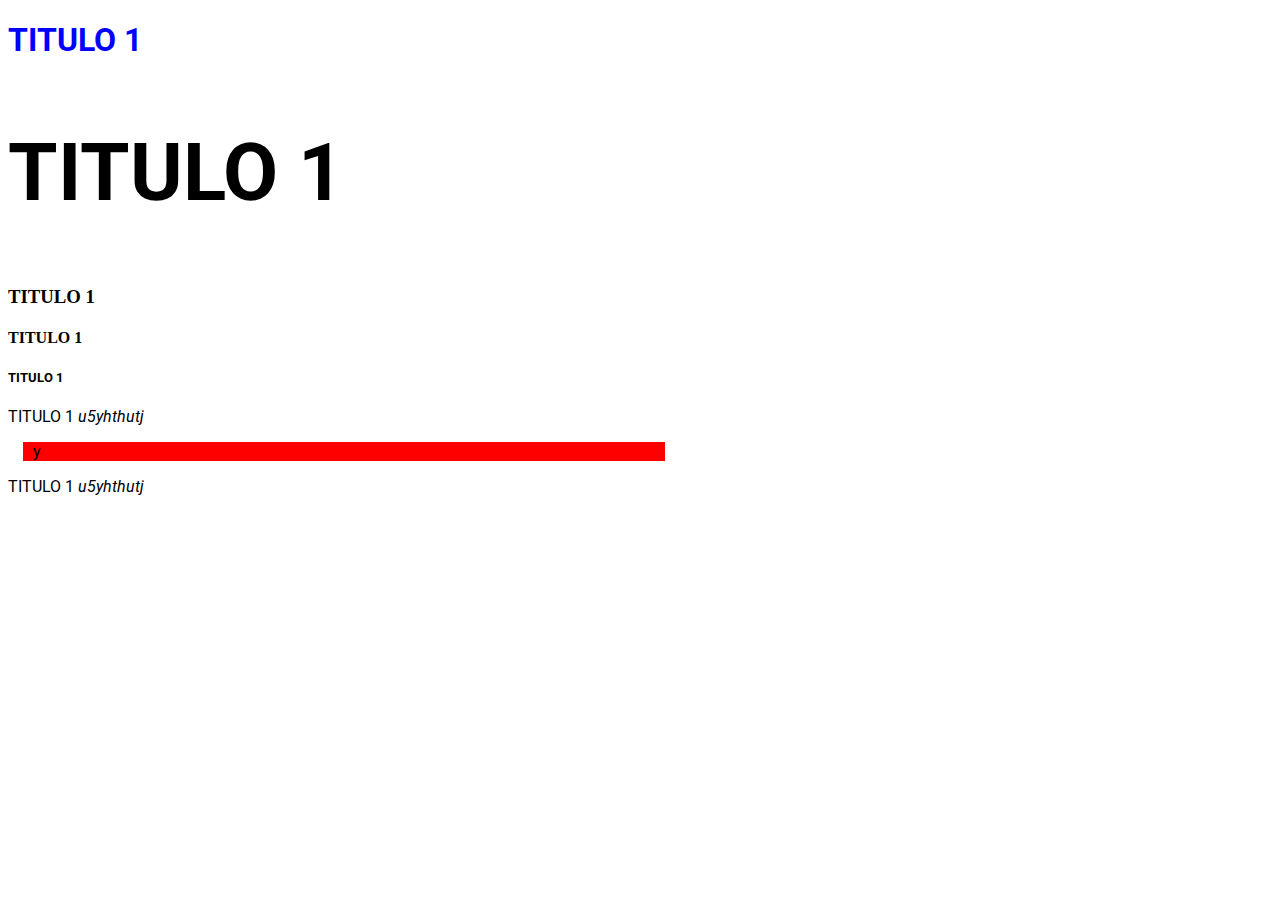
==== index.html @ 406a3ba3 "testing" ====
<!DOCTYPE html>
<html lang="en">
<head>
    <meta charset="UTF-8">
    <title>Elisa Tavares</title>
    <meta name="description" content="Elisa Tavares Website">
    <meta name="author" content="Elisa Tavares">

    <meta name="og:title" content="Elisa Tavares">
    <meta name="og:type" content="profile">
    <meta name="og:image" content=""> <!-- TO-DO: imagem online  -->
    <meta name="og:image:alt" content=""> <!-- TO-DO: imagem online  -->
    <meta name="og:description" content="Elisa Tavares Website">

    <link rel="stylesheet" href="https://cdnjs.cloudflare.com/ajax/libs/font-awesome/4.7.0/css/font-awesome.min.css">
    <link rel="stylesheet" href="https://maxcdn.bootstrapcdn.com/bootstrap/4.0.0-alpha.6/css/bootstrap.min.css" integrity="sha384-rwoIResjU2yc3z8GV/NPeZWAv56rSmLldC3R/AZzGRnGxQQKnKkoFVhFQhNUwEyJ" crossorigin="anonymous">
    <link href="https://fonts.googleapis.com/css?family=Roboto" rel="stylesheet">

    <link href="css/style.css" rel="stylesheet">
</head>
<body>

<h1>TITULO 1</h1>
<h2 id="teste">TITULO 1</h2> <!-- NOTA: só para 1 elemento específico; # -->
<h3 class="teste2">TITULO 1</h3>
<h4 class="teste2">TITULO 1</h4>
<h5>TITULO 1</h5>
<p>TITULO 1 <i>u5yhthutj</i></p>

<div>y</div>
<p>TITULO 1 <i>u5yhthutj</i></p>
</body>
</html>
---- css/style.css ----
body{
    font-family: 'Roboto', sans-serif;
}
h1{
    color: blue;
}

#teste{
    font-size:5em;
}

.teste2{
    font-family: "Times New Roman", Times, serif;
}

div{
    background:red;
    width:50%;
    margin-left:15px;
    padding-left:10px;
}
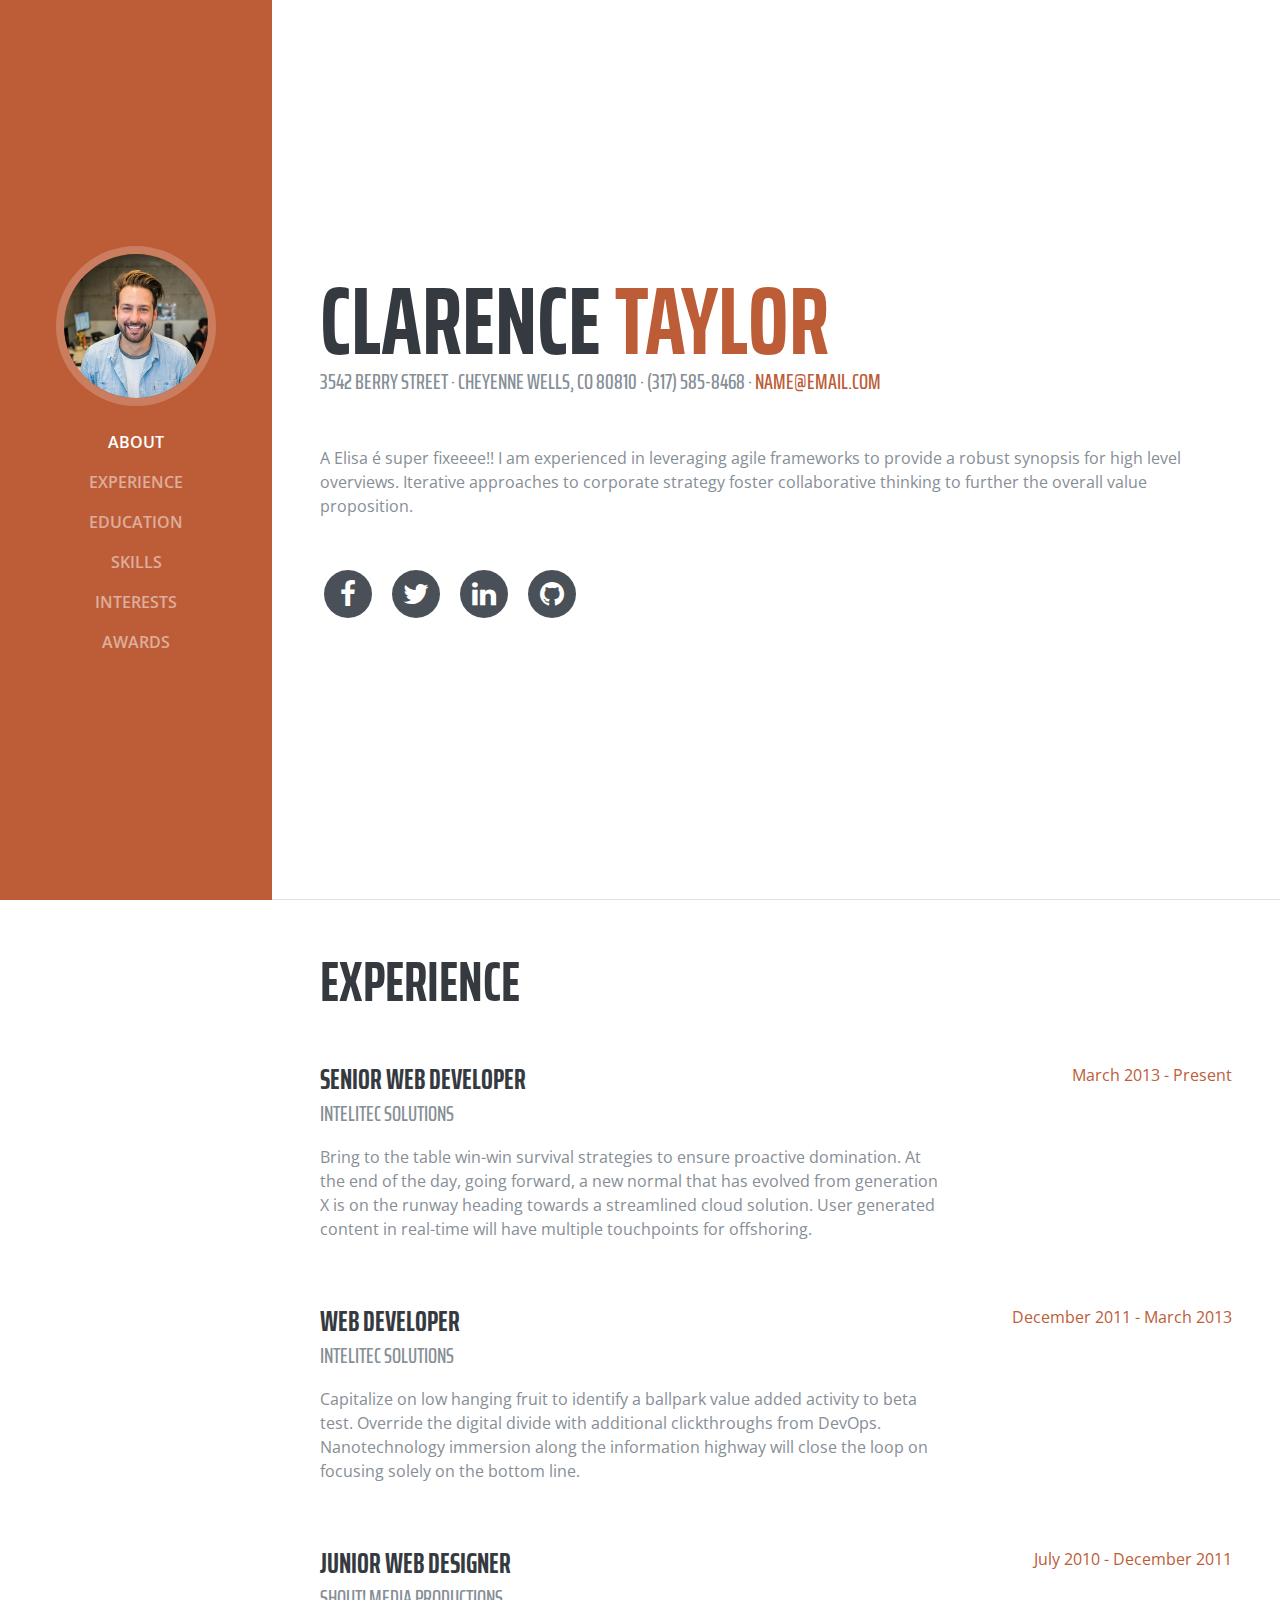
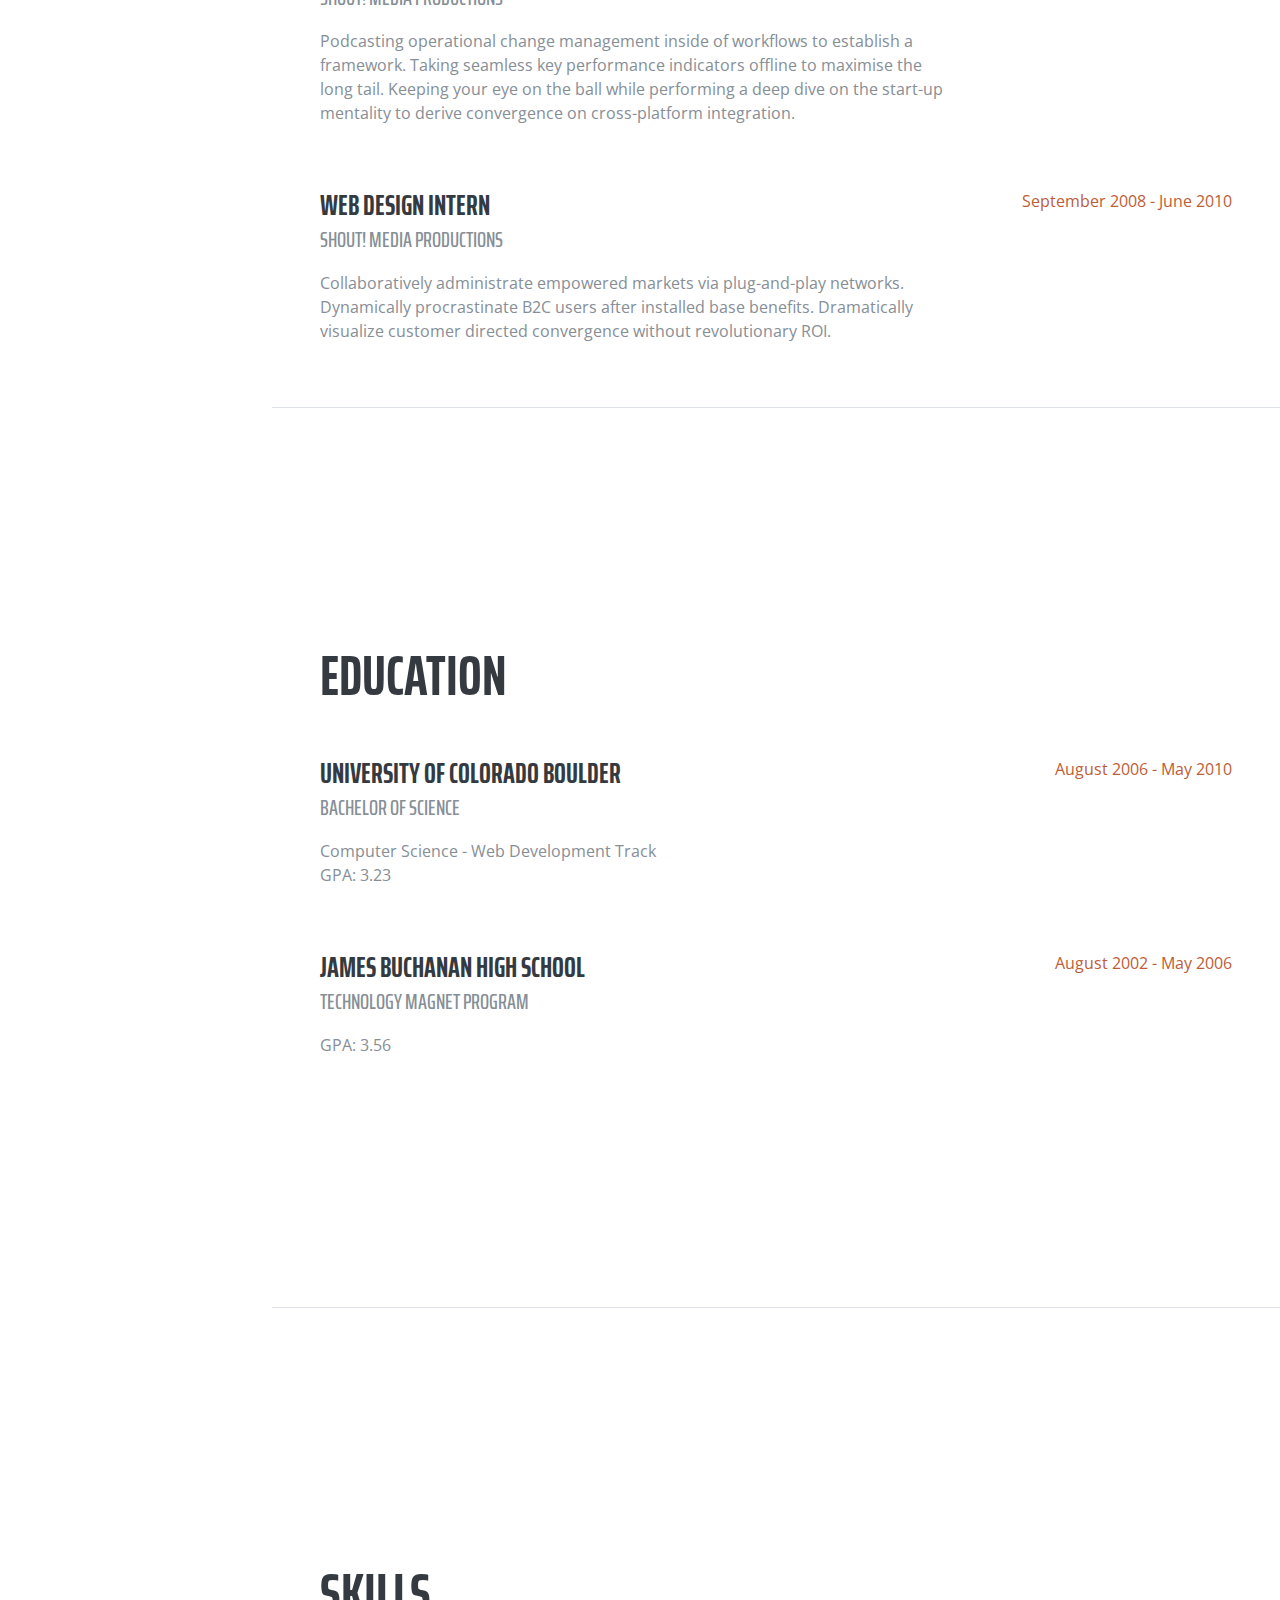
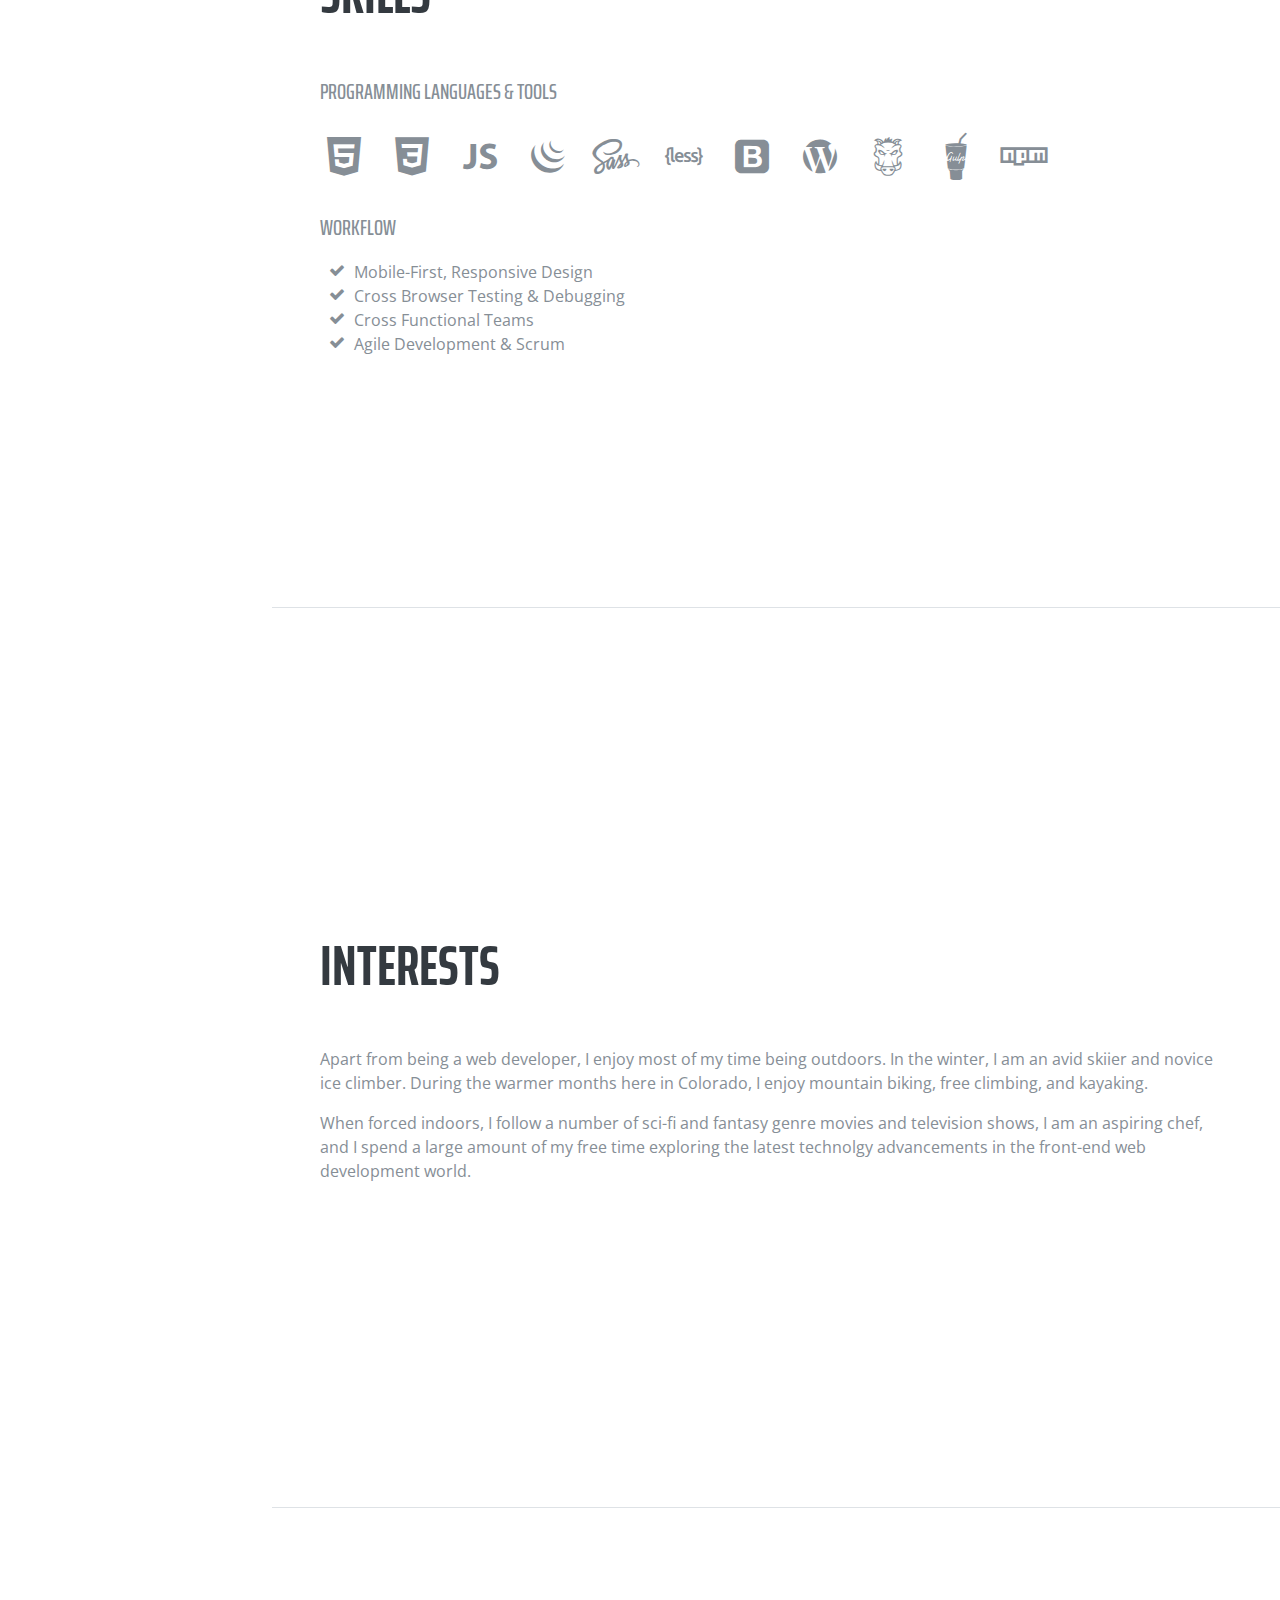
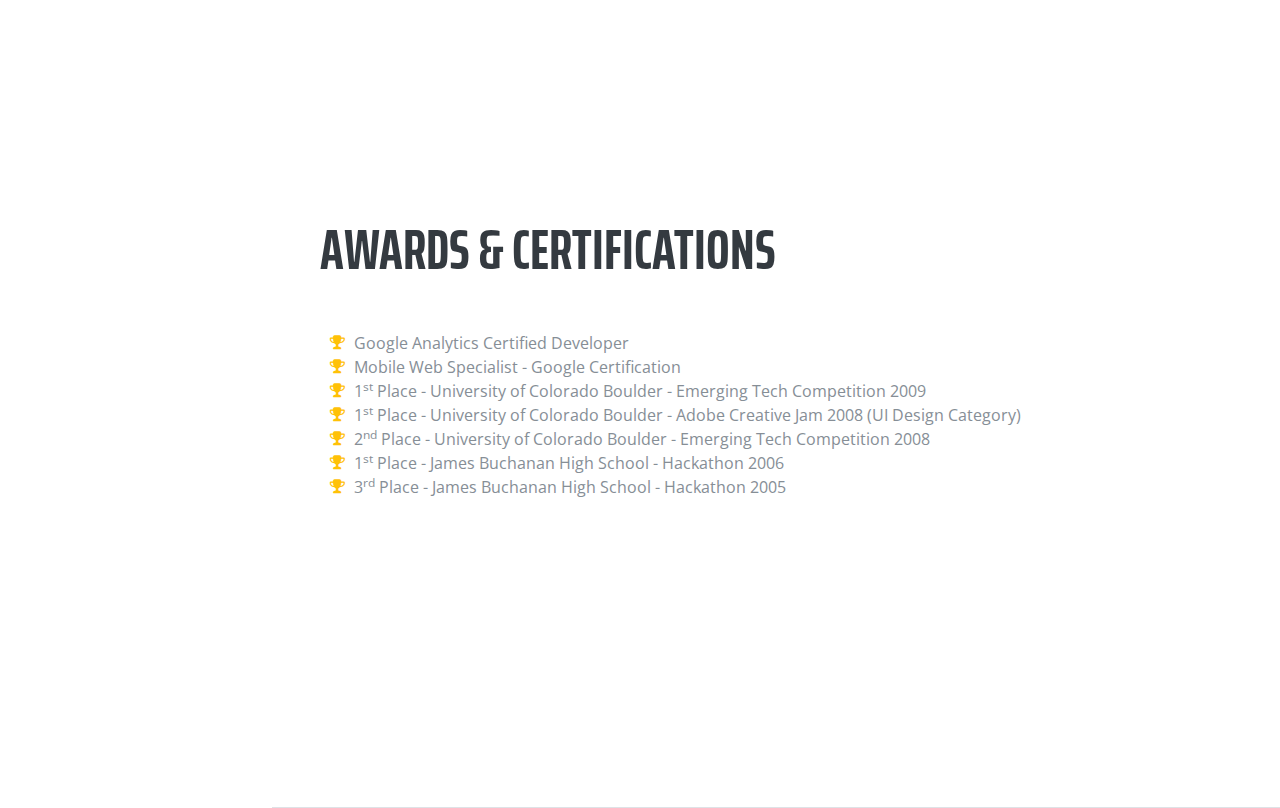
==== commit b9785e23: "template" ====
--- a/index.html
+++ b/index.html
@@ -1,33 +1,310 @@
 <!DOCTYPE html>
 <html lang="en">
-<head>
-    <meta charset="UTF-8">
-    <title>Elisa Tavares</title>
-    <meta name="description" content="Elisa Tavares Website">
-    <meta name="author" content="Elisa Tavares">
-
-    <meta name="og:title" content="Elisa Tavares">
-    <meta name="og:type" content="profile">
-    <meta name="og:image" content=""> <!-- TO-DO: imagem online  -->
-    <meta name="og:image:alt" content=""> <!-- TO-DO: imagem online  -->
-    <meta name="og:description" content="Elisa Tavares Website">
-
-    <link rel="stylesheet" href="https://cdnjs.cloudflare.com/ajax/libs/font-awesome/4.7.0/css/font-awesome.min.css">
-    <link rel="stylesheet" href="https://maxcdn.bootstrapcdn.com/bootstrap/4.0.0-alpha.6/css/bootstrap.min.css" integrity="sha384-rwoIResjU2yc3z8GV/NPeZWAv56rSmLldC3R/AZzGRnGxQQKnKkoFVhFQhNUwEyJ" crossorigin="anonymous">
-    <link href="https://fonts.googleapis.com/css?family=Roboto" rel="stylesheet">
-
-    <link href="css/style.css" rel="stylesheet">
-</head>
-<body>
-
-<h1>TITULO 1</h1>
-<h2 id="teste">TITULO 1</h2> <!-- NOTA: só para 1 elemento específico; # -->
-<h3 class="teste2">TITULO 1</h3>
-<h4 class="teste2">TITULO 1</h4>
-<h5>TITULO 1</h5>
-<p>TITULO 1 <i>u5yhthutj</i></p>
-
-<div>y</div>
-<p>TITULO 1 <i>u5yhthutj</i></p>
-</body>
-</html>+
+  <head>
+
+    <meta charset="utf-8">
+    <meta name="viewport" content="width=device-width, initial-scale=1, shrink-to-fit=no">
+    <meta name="description" content="">
+    <meta name="author" content="">
+
+    <title>Resume - Start Bootstrap Theme</title>
+
+    <!-- Bootstrap core CSS -->
+    <link href="vendor/bootstrap/css/bootstrap.min.css" rel="stylesheet">
+
+    <!-- Custom fonts for this template -->
+    <link href="https://fonts.googleapis.com/css?family=Saira+Extra+Condensed:100,200,300,400,500,600,700,800,900" rel="stylesheet">
+    <link href="https://fonts.googleapis.com/css?family=Open+Sans:300,300i,400,400i,600,600i,700,700i,800,800i" rel="stylesheet">
+    <link href="vendor/font-awesome/css/font-awesome.min.css" rel="stylesheet">
+    <link href="vendor/devicons/css/devicons.min.css" rel="stylesheet">
+    <link href="vendor/simple-line-icons/css/simple-line-icons.css" rel="stylesheet">
+
+    <!-- Custom styles for this template -->
+    <link href="css/resume.min.css" rel="stylesheet">
+
+  </head>
+
+  <body id="page-top">
+
+    <nav class="navbar navbar-expand-lg navbar-dark bg-primary fixed-top" id="sideNav">
+      <a class="navbar-brand js-scroll-trigger" href="#page-top">
+        <span class="d-block d-lg-none">Start Bootstrap</span>
+        <span class="d-none d-lg-block">
+          <img class="img-fluid img-profile rounded-circle mx-auto mb-2" src="img/profile.jpg" alt="">
+        </span>
+      </a>
+      <button class="navbar-toggler" type="button" data-toggle="collapse" data-target="#navbarSupportedContent" aria-controls="navbarSupportedContent" aria-expanded="false" aria-label="Toggle navigation">
+        <span class="navbar-toggler-icon"></span>
+      </button>
+      <div class="collapse navbar-collapse" id="navbarSupportedContent">
+        <ul class="navbar-nav">
+          <li class="nav-item">
+            <a class="nav-link js-scroll-trigger" href="#about">About</a>
+          </li>
+          <li class="nav-item">
+            <a class="nav-link js-scroll-trigger" href="#experience">Experience</a>
+          </li>
+          <li class="nav-item">
+            <a class="nav-link js-scroll-trigger" href="#education">Education</a>
+          </li>
+          <li class="nav-item">
+            <a class="nav-link js-scroll-trigger" href="#skills">Skills</a>
+          </li>
+          <li class="nav-item">
+            <a class="nav-link js-scroll-trigger" href="#interests">Interests</a>
+          </li>
+          <li class="nav-item">
+            <a class="nav-link js-scroll-trigger" href="#awards">Awards</a>
+          </li>
+        </ul>
+      </div>
+    </nav>
+
+    <div class="container-fluid p-0">
+
+      <section class="resume-section p-3 p-lg-5 d-flex d-column" id="about">
+        <div class="my-auto">
+          <h1 class="mb-0">Clarence
+            <span class="text-primary">Taylor</span>
+          </h1>
+          <div class="subheading mb-5">3542 Berry Street · Cheyenne Wells, CO 80810 · (317) 585-8468 ·
+            <a href="mailto:name@email.com">name@email.com</a>
+          </div>
+          <p class="mb-5">A Elisa é super fixeeee!! I am experienced in leveraging agile frameworks to provide a robust synopsis for high level overviews. Iterative approaches to corporate strategy foster collaborative thinking to further the overall value proposition.</p>
+          <ul class="list-inline list-social-icons mb-0">
+            <li class="list-inline-item">
+              <a href="#">
+                <span class="fa-stack fa-lg">
+                  <i class="fa fa-circle fa-stack-2x"></i>
+                  <i class="fa fa-facebook fa-stack-1x fa-inverse"></i>
+                </span>
+              </a>
+            </li>
+            <li class="list-inline-item">
+              <a href="#">
+                <span class="fa-stack fa-lg">
+                  <i class="fa fa-circle fa-stack-2x"></i>
+                  <i class="fa fa-twitter fa-stack-1x fa-inverse"></i>
+                </span>
+              </a>
+            </li>
+            <li class="list-inline-item">
+              <a href="#">
+                <span class="fa-stack fa-lg">
+                  <i class="fa fa-circle fa-stack-2x"></i>
+                  <i class="fa fa-linkedin fa-stack-1x fa-inverse"></i>
+                </span>
+              </a>
+            </li>
+            <li class="list-inline-item">
+              <a href="#">
+                <span class="fa-stack fa-lg">
+                  <i class="fa fa-circle fa-stack-2x"></i>
+                  <i class="fa fa-github fa-stack-1x fa-inverse"></i>
+                </span>
+              </a>
+            </li>
+          </ul>
+        </div>
+      </section>
+
+      <section class="resume-section p-3 p-lg-5 d-flex flex-column" id="experience">
+        <div class="my-auto">
+          <h2 class="mb-5">Experience</h2>
+
+          <div class="resume-item d-flex flex-column flex-md-row mb-5">
+            <div class="resume-content mr-auto">
+              <h3 class="mb-0">Senior Web Developer</h3>
+              <div class="subheading mb-3">Intelitec Solutions</div>
+              <p>Bring to the table win-win survival strategies to ensure proactive domination. At the end of the day, going forward, a new normal that has evolved from generation X is on the runway heading towards a streamlined cloud solution. User generated content in real-time will have multiple touchpoints for offshoring.</p>
+            </div>
+            <div class="resume-date text-md-right">
+              <span class="text-primary">March 2013 - Present</span>
+            </div>
+          </div>
+
+          <div class="resume-item d-flex flex-column flex-md-row mb-5">
+            <div class="resume-content mr-auto">
+              <h3 class="mb-0">Web Developer</h3>
+              <div class="subheading mb-3">Intelitec Solutions</div>
+              <p>Capitalize on low hanging fruit to identify a ballpark value added activity to beta test. Override the digital divide with additional clickthroughs from DevOps. Nanotechnology immersion along the information highway will close the loop on focusing solely on the bottom line.</p>
+            </div>
+            <div class="resume-date text-md-right">
+              <span class="text-primary">December 2011 - March 2013</span>
+            </div>
+          </div>
+
+          <div class="resume-item d-flex flex-column flex-md-row mb-5">
+            <div class="resume-content mr-auto">
+              <h3 class="mb-0">Junior Web Designer</h3>
+              <div class="subheading mb-3">Shout! Media Productions</div>
+              <p>Podcasting operational change management inside of workflows to establish a framework. Taking seamless key performance indicators offline to maximise the long tail. Keeping your eye on the ball while performing a deep dive on the start-up mentality to derive convergence on cross-platform integration.</p>
+            </div>
+            <div class="resume-date text-md-right">
+              <span class="text-primary">July 2010 - December 2011</span>
+            </div>
+          </div>
+
+          <div class="resume-item d-flex flex-column flex-md-row">
+            <div class="resume-content mr-auto">
+              <h3 class="mb-0">Web Design Intern</h3>
+              <div class="subheading mb-3">Shout! Media Productions</div>
+              <p>Collaboratively administrate empowered markets via plug-and-play networks. Dynamically procrastinate B2C users after installed base benefits. Dramatically visualize customer directed convergence without revolutionary ROI.</p>
+            </div>
+            <div class="resume-date text-md-right">
+              <span class="text-primary">September 2008 - June 2010</span>
+            </div>
+          </div>
+
+        </div>
+
+      </section>
+
+      <section class="resume-section p-3 p-lg-5 d-flex flex-column" id="education">
+        <div class="my-auto">
+          <h2 class="mb-5">Education</h2>
+
+          <div class="resume-item d-flex flex-column flex-md-row mb-5">
+            <div class="resume-content mr-auto">
+              <h3 class="mb-0">University of Colorado Boulder</h3>
+              <div class="subheading mb-3">Bachelor of Science</div>
+              <div>Computer Science - Web Development Track</div>
+              <p>GPA: 3.23</p>
+            </div>
+            <div class="resume-date text-md-right">
+              <span class="text-primary">August 2006 - May 2010</span>
+            </div>
+          </div>
+
+          <div class="resume-item d-flex flex-column flex-md-row">
+            <div class="resume-content mr-auto">
+              <h3 class="mb-0">James Buchanan High School</h3>
+              <div class="subheading mb-3">Technology Magnet Program</div>
+              <p>GPA: 3.56</p>
+            </div>
+            <div class="resume-date text-md-right">
+              <span class="text-primary">August 2002 - May 2006</span>
+            </div>
+          </div>
+
+        </div>
+      </section>
+
+      <section class="resume-section p-3 p-lg-5 d-flex flex-column" id="skills">
+        <div class="my-auto">
+          <h2 class="mb-5">Skills</h2>
+
+          <div class="subheading mb-3">Programming Languages &amp; Tools</div>
+          <ul class="list-inline list-icons">
+            <li class="list-inline-item">
+              <i class="devicons devicons-html5"></i>
+            </li>
+            <li class="list-inline-item">
+              <i class="devicons devicons-css3"></i>
+            </li>
+            <li class="list-inline-item">
+              <i class="devicons devicons-javascript"></i>
+            </li>
+            <li class="list-inline-item">
+              <i class="devicons devicons-jquery"></i>
+            </li>
+            <li class="list-inline-item">
+              <i class="devicons devicons-sass"></i>
+            </li>
+            <li class="list-inline-item">
+              <i class="devicons devicons-less"></i>
+            </li>
+            <li class="list-inline-item">
+              <i class="devicons devicons-bootstrap"></i>
+            </li>
+            <li class="list-inline-item">
+              <i class="devicons devicons-wordpress"></i>
+            </li>
+            <li class="list-inline-item">
+              <i class="devicons devicons-grunt"></i>
+            </li>
+            <li class="list-inline-item">
+              <i class="devicons devicons-gulp"></i>
+            </li>
+            <li class="list-inline-item">
+              <i class="devicons devicons-npm"></i>
+            </li>
+          </ul>
+
+          <div class="subheading mb-3">Workflow</div>
+          <ul class="fa-ul mb-0">
+            <li>
+              <i class="fa-li fa fa-check"></i>
+              Mobile-First, Responsive Design</li>
+            <li>
+              <i class="fa-li fa fa-check"></i>
+              Cross Browser Testing &amp; Debugging</li>
+            <li>
+              <i class="fa-li fa fa-check"></i>
+              Cross Functional Teams</li>
+            <li>
+              <i class="fa-li fa fa-check"></i>
+              Agile Development &amp; Scrum</li>
+          </ul>
+        </div>
+      </section>
+
+      <section class="resume-section p-3 p-lg-5 d-flex flex-column" id="interests">
+        <div class="my-auto">
+          <h2 class="mb-5">Interests</h2>
+          <p>Apart from being a web developer, I enjoy most of my time being outdoors. In the winter, I am an avid skiier and novice ice climber. During the warmer months here in Colorado, I enjoy mountain biking, free climbing, and kayaking.</p>
+          <p class="mb-0">When forced indoors, I follow a number of sci-fi and fantasy genre movies and television shows, I am an aspiring chef, and I spend a large amount of my free time exploring the latest technolgy advancements in the front-end web development world.</p>
+        </div>
+      </section>
+
+      <section class="resume-section p-3 p-lg-5 d-flex flex-column" id="awards">
+        <div class="my-auto">
+          <h2 class="mb-5">Awards &amp; Certifications</h2>
+          <ul class="fa-ul mb-0">
+            <li>
+              <i class="fa-li fa fa-trophy text-warning"></i>
+              Google Analytics Certified Developer</li>
+            <li>
+              <i class="fa-li fa fa-trophy text-warning"></i>
+              Mobile Web Specialist - Google Certification</li>
+            <li>
+              <i class="fa-li fa fa-trophy text-warning"></i>
+              1<sup>st</sup>
+              Place - University of Colorado Boulder - Emerging Tech Competition 2009</li>
+            <li>
+              <i class="fa-li fa fa-trophy text-warning"></i>
+              1<sup>st</sup>
+              Place - University of Colorado Boulder - Adobe Creative Jam 2008 (UI Design Category)</li>
+            <li>
+              <i class="fa-li fa fa-trophy text-warning"></i>
+              2<sup>nd</sup>
+              Place - University of Colorado Boulder - Emerging Tech Competition 2008</li>
+            <li>
+            <li>
+              <i class="fa-li fa fa-trophy text-warning"></i>
+              1<sup>st</sup>
+              Place - James Buchanan High School - Hackathon 2006</li>
+            <li>
+              <i class="fa-li fa fa-trophy text-warning"></i>
+              3<sup>rd</sup>
+              Place - James Buchanan High School - Hackathon 2005</li>
+          </ul>
+        </div>
+      </section>
+
+    </div>
+
+    <!-- Bootstrap core JavaScript -->
+    <script src="vendor/jquery/jquery.min.js"></script>
+    <script src="vendor/bootstrap/js/bootstrap.bundle.min.js"></script>
+
+    <!-- Plugin JavaScript -->
+    <script src="vendor/jquery-easing/jquery.easing.min.js"></script>
+
+    <!-- Custom scripts for this template -->
+    <script src="js/resume.min.js"></script>
+
+  </body>
+
+</html>
--- a/vendor/devicons/css/devicons.min.css
+++ b/vendor/devicons/css/devicons.min.css
@@ -0,0 +1,4 @@
+/*!
+ *  Devicons 1.8.0 made by Theodore Vorillas / http://vorillaz.com 
+ */
+@font-face{font-family:devicons;src:url(../fonts/devicons.eot?xqxft6);src:url(../fonts/devicons.eot?#iefixxqxft6) format("embedded-opentype"),url(../fonts/devicons.woff?xqxft6) format("woff"),url(../fonts/devicons.ttf?xqxft6) format("truetype"),url(../fonts/devicons.svg?xqxft6#devicons) format("svg");font-weight:400;font-style:normal}.devicons{font-family:devicons;speak:none;font-style:normal;font-weight:400;font-variant:normal;text-transform:none;line-height:1;-webkit-font-smoothing:antialiased;-moz-osx-font-smoothing:grayscale}.devicons-git:before{content:"\e602"}.devicons-git_compare:before{content:"\e628"}.devicons-git_branch:before{content:"\e625"}.devicons-git_commit:before{content:"\e629"}.devicons-git_pull_request:before{content:"\e626"}.devicons-git_merge:before{content:"\e627"}.devicons-bitbucket:before{content:"\e603"}.devicons-github_alt:before{content:"\e608"}.devicons-github_badge:before{content:"\e609"}.devicons-github:before{content:"\e60a"}.devicons-github_full:before{content:"\e617"}.devicons-java:before{content:"\e638"}.devicons-ruby:before{content:"\e639"}.devicons-scala:before{content:"\e637"}.devicons-python:before{content:"\e63c"}.devicons-go:before{content:"\e624"}.devicons-ruby_on_rails:before{content:"\e63b"}.devicons-django:before{content:"\e61d"}.devicons-markdown:before{content:"\e63e"}.devicons-php:before{content:"\e63d"}.devicons-mysql:before{content:"\e604"}.devicons-streamline:before{content:"\e605"}.devicons-database:before{content:"\e606"}.devicons-laravel:before{content:"\e63f"}.devicons-javascript:before{content:"\e64e"}.devicons-angular:before{content:"\e653"}.devicons-backbone:before{content:"\e652"}.devicons-coffeescript:before{content:"\e651"}.devicons-jquery:before{content:"\e650"}.devicons-modernizr:before{content:"\e620"}.devicons-jquery_ui:before{content:"\e654"}.devicons-ember:before{content:"\e61b"}.devicons-dojo:before{content:"\e61c"}.devicons-nodejs:before{content:"\e619"}.devicons-nodejs_small:before{content:"\e618"}.devicons-javascript_shield:before{content:"\e64f"}.devicons-bootstrap:before{content:"\e647"}.devicons-sass:before{content:"\e64b"}.devicons-css3_full:before{content:"\e64a"}.devicons-css3:before{content:"\e649"}.devicons-html5:before{content:"\e636"}.devicons-html5_multimedia:before{content:"\e632"}.devicons-html5_device_access:before{content:"\e633"}.devicons-html5_3d_effects:before{content:"\e635"}.devicons-html5_connectivity:before{content:"\e634"}.devicons-ghost_small:before{content:"\e614"}.devicons-ghost:before{content:"\e61f"}.devicons-magento:before{content:"\e640"}.devicons-joomla:before{content:"\e641"}.devicons-jekyll_small:before{content:"\e60d"}.devicons-drupal:before{content:"\e642"}.devicons-wordpress:before{content:"\e60b"}.devicons-grunt:before{content:"\e64c"}.devicons-bower:before{content:"\e64d"}.devicons-npm:before{content:"\e61e"}.devicons-yahoo_small:before{content:"\e62b"}.devicons-yahoo:before{content:"\e615"}.devicons-bing_small:before{content:"\e600"}.devicons-windows:before{content:"\e60f"}.devicons-linux:before{content:"\e612"}.devicons-ubuntu:before{content:"\e63a"}.devicons-android:before{content:"\e60e"}.devicons-apple:before{content:"\e611"}.devicons-appstore:before{content:"\e613"}.devicons-phonegap:before{content:"\e630"}.devicons-blackberry:before{content:"\e623"}.devicons-stackoverflow:before{content:"\e610"}.devicons-techcrunch:before{content:"\e62c"}.devicons-codrops:before{content:"\e62f"}.devicons-css_tricks:before{content:"\e601"}.devicons-smashing_magazine:before{content:"\e62d"}.devicons-netmagazine:before{content:"\e62e"}.devicons-codepen:before{content:"\e616"}.devicons-cssdeck:before{content:"\e62a"}.devicons-hackernews:before{content:"\e61a"}.devicons-dropbox:before{content:"\e607"}.devicons-google_drive:before{content:"\e631"}.devicons-visualstudio:before{content:"\e60c"}.devicons-unity_small:before{content:"\e621"}.devicons-raspberry_pi:before{content:"\e622"}.devicons-chrome:before{content:"\e643"}.devicons-ie:before{content:"\e644"}.devicons-firefox:before{content:"\e645"}.devicons-opera:before{content:"\e646"}.devicons-safari:before{content:"\e648"}.devicons-swift:before{content:"\e655"}.devicons-symfony:before{content:"\e656"}.devicons-symfony_badge:before{content:"\e657"}.devicons-less:before{content:"\e658"}.devicons-stylus:before{content:"\e659"}.devicons-trello:before{content:"\e65a"}.devicons-atlassian:before{content:"\e65b"}.devicons-jira:before{content:"\e65c"}.devicons-envato:before{content:"\e65d"}.devicons-snap_svg:before{content:"\e65e"}.devicons-raphael:before{content:"\e65f"}.devicons-google_analytics:before{content:"\e660"}.devicons-compass:before{content:"\e661"}.devicons-onedrive:before{content:"\e662"}.devicons-gulp:before{content:"\e663"}.devicons-atom:before{content:"\e664"}.devicons-cisco:before{content:"\e665"}.devicons-nancy:before{content:"\e666"}.devicons-clojure:before{content:"\e668"}.devicons-clojure_alt:before{content:"\e66a"}.devicons-perl:before{content:"\e669"}.devicons-celluloid:before{content:"\e66b"}.devicons-w3c:before{content:"\e66c"}.devicons-redis:before{content:"\e66d"}.devicons-postgresql:before{content:"\e66e"}.devicons-webplatform:before{content:"\e66f"}.devicons-jenkins:before{content:"\e667"}.devicons-requirejs:before{content:"\e670"}.devicons-opensource:before{content:"\e671"}.devicons-typo3:before{content:"\e672"}.devicons-uikit:before{content:"\e673"}.devicons-doctrine:before{content:"\e674"}.devicons-groovy:before{content:"\e675"}.devicons-nginx:before{content:"\e676"}.devicons-haskell:before{content:"\e677"}.devicons-zend:before{content:"\e678"}.devicons-gnu:before{content:"\e679"}.devicons-yeoman:before{content:"\e67a"}.devicons-heroku:before{content:"\e67b"}.devicons-debian:before{content:"\e67d"}.devicons-travis:before{content:"\e67e"}.devicons-dotnet:before{content:"\e67f"}.devicons-codeigniter:before{content:"\e680"}.devicons-javascript_badge:before{content:"\e681"}.devicons-yii:before{content:"\e682"}.devicons-msql_server:before{content:"\e67c"}.devicons-composer:before{content:"\e683"}.devicons-krakenjs_badge:before{content:"\e684"}.devicons-krakenjs:before{content:"\e685"}.devicons-mozilla:before{content:"\e686"}.devicons-firebase:before{content:"\e687"}.devicons-sizzlejs:before{content:"\e688"}.devicons-creativecommons:before{content:"\e689"}.devicons-creativecommons_badge:before{content:"\e68a"}.devicons-mitlicence:before{content:"\e68b"}.devicons-senchatouch:before{content:"\e68c"}.devicons-bugsense:before{content:"\e68d"}.devicons-extjs:before{content:"\e68e"}.devicons-mootools_badge:before{content:"\e68f"}.devicons-mootools:before{content:"\e690"}.devicons-ruby_rough:before{content:"\e691"}.devicons-komodo:before{content:"\e692"}.devicons-coda:before{content:"\e693"}.devicons-bintray:before{content:"\e694"}.devicons-terminal:before{content:"\e695"}.devicons-code:before{content:"\e696"}.devicons-responsive:before{content:"\e697"}.devicons-dart:before{content:"\e698"}.devicons-aptana:before{content:"\e699"}.devicons-mailchimp:before{content:"\e69a"}.devicons-netbeans:before{content:"\e69b"}.devicons-dreamweaver:before{content:"\e69c"}.devicons-brackets:before{content:"\e69d"}.devicons-eclipse:before{content:"\e69e"}.devicons-cloud9:before{content:"\e69f"}.devicons-scrum:before{content:"\e6a0"}.devicons-prolog:before{content:"\e6a1"}.devicons-terminal_badge:before{content:"\e6a2"}.devicons-code_badge:before{content:"\e6a3"}.devicons-mongodb:before{content:"\e6a4"}.devicons-meteor:before{content:"\e6a5"}.devicons-meteorfull:before{content:"\e6a6"}.devicons-fsharp:before{content:"\e6a7"}.devicons-rust:before{content:"\e6a8"}.devicons-ionic:before{content:"\e6a9"}.devicons-sublime:before{content:"\e6aa"}.devicons-appcelerator:before{content:"\e6ab"}.devicons-asterisk:before{content:"\e6ac"}.devicons-aws:before{content:"\e6ad"}.devicons-digital-ocean:before{content:"\e6ae"}.devicons-dlang:before{content:"\e6af"}.devicons-docker:before{content:"\e6b0"}.devicons-erlang:before{content:"\e6b1"}.devicons-google-cloud-platform:before{content:"\e6b2"}.devicons-grails:before{content:"\e6b3"}.devicons-illustrator:before{content:"\e6b4"}.devicons-intellij:before{content:"\e6b5"}.devicons-materializecss:before{content:"\e6b6"}.devicons-openshift:before{content:"\e6b7"}.devicons-photoshop:before{content:"\e6b8"}.devicons-rackspace:before{content:"\e6b9"}.devicons-react:before{content:"\e6ba"}.devicons-redhat:before{content:"\e6bb"}.devicons-scriptcs:before{content:"\e6bc"}.devicons-sqllite:before{content:"\e6c4"}.devicons-vim:before{content:"\e6c5"}--- a/vendor/simple-line-icons/css/simple-line-icons.css
+++ b/vendor/simple-line-icons/css/simple-line-icons.css
@@ -0,0 +1,778 @@
+@font-face {
+  font-family: 'simple-line-icons';
+  src: url('../fonts/Simple-Line-Icons.eot?v=2.4.0');
+  src: url('../fonts/Simple-Line-Icons.eot?v=2.4.0#iefix') format('embedded-opentype'), url('../fonts/Simple-Line-Icons.woff2?v=2.4.0') format('woff2'), url('../fonts/Simple-Line-Icons.ttf?v=2.4.0') format('truetype'), url('../fonts/Simple-Line-Icons.woff?v=2.4.0') format('woff'), url('../fonts/Simple-Line-Icons.svg?v=2.4.0#simple-line-icons') format('svg');
+  font-weight: normal;
+  font-style: normal;
+}
+/*
+ Use the following CSS code if you want to have a class per icon.
+ Instead of a list of all class selectors, you can use the generic [class*="icon-"] selector, but it's slower:
+*/
+.icon-user,
+.icon-people,
+.icon-user-female,
+.icon-user-follow,
+.icon-user-following,
+.icon-user-unfollow,
+.icon-login,
+.icon-logout,
+.icon-emotsmile,
+.icon-phone,
+.icon-call-end,
+.icon-call-in,
+.icon-call-out,
+.icon-map,
+.icon-location-pin,
+.icon-direction,
+.icon-directions,
+.icon-compass,
+.icon-layers,
+.icon-menu,
+.icon-list,
+.icon-options-vertical,
+.icon-options,
+.icon-arrow-down,
+.icon-arrow-left,
+.icon-arrow-right,
+.icon-arrow-up,
+.icon-arrow-up-circle,
+.icon-arrow-left-circle,
+.icon-arrow-right-circle,
+.icon-arrow-down-circle,
+.icon-check,
+.icon-clock,
+.icon-plus,
+.icon-minus,
+.icon-close,
+.icon-event,
+.icon-exclamation,
+.icon-organization,
+.icon-trophy,
+.icon-screen-smartphone,
+.icon-screen-desktop,
+.icon-plane,
+.icon-notebook,
+.icon-mustache,
+.icon-mouse,
+.icon-magnet,
+.icon-energy,
+.icon-disc,
+.icon-cursor,
+.icon-cursor-move,
+.icon-crop,
+.icon-chemistry,
+.icon-speedometer,
+.icon-shield,
+.icon-screen-tablet,
+.icon-magic-wand,
+.icon-hourglass,
+.icon-graduation,
+.icon-ghost,
+.icon-game-controller,
+.icon-fire,
+.icon-eyeglass,
+.icon-envelope-open,
+.icon-envelope-letter,
+.icon-bell,
+.icon-badge,
+.icon-anchor,
+.icon-wallet,
+.icon-vector,
+.icon-speech,
+.icon-puzzle,
+.icon-printer,
+.icon-present,
+.icon-playlist,
+.icon-pin,
+.icon-picture,
+.icon-handbag,
+.icon-globe-alt,
+.icon-globe,
+.icon-folder-alt,
+.icon-folder,
+.icon-film,
+.icon-feed,
+.icon-drop,
+.icon-drawer,
+.icon-docs,
+.icon-doc,
+.icon-diamond,
+.icon-cup,
+.icon-calculator,
+.icon-bubbles,
+.icon-briefcase,
+.icon-book-open,
+.icon-basket-loaded,
+.icon-basket,
+.icon-bag,
+.icon-action-undo,
+.icon-action-redo,
+.icon-wrench,
+.icon-umbrella,
+.icon-trash,
+.icon-tag,
+.icon-support,
+.icon-frame,
+.icon-size-fullscreen,
+.icon-size-actual,
+.icon-shuffle,
+.icon-share-alt,
+.icon-share,
+.icon-rocket,
+.icon-question,
+.icon-pie-chart,
+.icon-pencil,
+.icon-note,
+.icon-loop,
+.icon-home,
+.icon-grid,
+.icon-graph,
+.icon-microphone,
+.icon-music-tone-alt,
+.icon-music-tone,
+.icon-earphones-alt,
+.icon-earphones,
+.icon-equalizer,
+.icon-like,
+.icon-dislike,
+.icon-control-start,
+.icon-control-rewind,
+.icon-control-play,
+.icon-control-pause,
+.icon-control-forward,
+.icon-control-end,
+.icon-volume-1,
+.icon-volume-2,
+.icon-volume-off,
+.icon-calendar,
+.icon-bulb,
+.icon-chart,
+.icon-ban,
+.icon-bubble,
+.icon-camrecorder,
+.icon-camera,
+.icon-cloud-download,
+.icon-cloud-upload,
+.icon-envelope,
+.icon-eye,
+.icon-flag,
+.icon-heart,
+.icon-info,
+.icon-key,
+.icon-link,
+.icon-lock,
+.icon-lock-open,
+.icon-magnifier,
+.icon-magnifier-add,
+.icon-magnifier-remove,
+.icon-paper-clip,
+.icon-paper-plane,
+.icon-power,
+.icon-refresh,
+.icon-reload,
+.icon-settings,
+.icon-star,
+.icon-symbol-female,
+.icon-symbol-male,
+.icon-target,
+.icon-credit-card,
+.icon-paypal,
+.icon-social-tumblr,
+.icon-social-twitter,
+.icon-social-facebook,
+.icon-social-instagram,
+.icon-social-linkedin,
+.icon-social-pinterest,
+.icon-social-github,
+.icon-social-google,
+.icon-social-reddit,
+.icon-social-skype,
+.icon-social-dribbble,
+.icon-social-behance,
+.icon-social-foursqare,
+.icon-social-soundcloud,
+.icon-social-spotify,
+.icon-social-stumbleupon,
+.icon-social-youtube,
+.icon-social-dropbox,
+.icon-social-vkontakte,
+.icon-social-steam {
+  font-family: 'simple-line-icons';
+  speak: none;
+  font-style: normal;
+  font-weight: normal;
+  font-variant: normal;
+  text-transform: none;
+  line-height: 1;
+  /* Better Font Rendering =========== */
+  -webkit-font-smoothing: antialiased;
+  -moz-osx-font-smoothing: grayscale;
+}
+.icon-user:before {
+  content: "\e005";
+}
+.icon-people:before {
+  content: "\e001";
+}
+.icon-user-female:before {
+  content: "\e000";
+}
+.icon-user-follow:before {
+  content: "\e002";
+}
+.icon-user-following:before {
+  content: "\e003";
+}
+.icon-user-unfollow:before {
+  content: "\e004";
+}
+.icon-login:before {
+  content: "\e066";
+}
+.icon-logout:before {
+  content: "\e065";
+}
+.icon-emotsmile:before {
+  content: "\e021";
+}
+.icon-phone:before {
+  content: "\e600";
+}
+.icon-call-end:before {
+  content: "\e048";
+}
+.icon-call-in:before {
+  content: "\e047";
+}
+.icon-call-out:before {
+  content: "\e046";
+}
+.icon-map:before {
+  content: "\e033";
+}
+.icon-location-pin:before {
+  content: "\e096";
+}
+.icon-direction:before {
+  content: "\e042";
+}
+.icon-directions:before {
+  content: "\e041";
+}
+.icon-compass:before {
+  content: "\e045";
+}
+.icon-layers:before {
+  content: "\e034";
+}
+.icon-menu:before {
+  content: "\e601";
+}
+.icon-list:before {
+  content: "\e067";
+}
+.icon-options-vertical:before {
+  content: "\e602";
+}
+.icon-options:before {
+  content: "\e603";
+}
+.icon-arrow-down:before {
+  content: "\e604";
+}
+.icon-arrow-left:before {
+  content: "\e605";
+}
+.icon-arrow-right:before {
+  content: "\e606";
+}
+.icon-arrow-up:before {
+  content: "\e607";
+}
+.icon-arrow-up-circle:before {
+  content: "\e078";
+}
+.icon-arrow-left-circle:before {
+  content: "\e07a";
+}
+.icon-arrow-right-circle:before {
+  content: "\e079";
+}
+.icon-arrow-down-circle:before {
+  content: "\e07b";
+}
+.icon-check:before {
+  content: "\e080";
+}
+.icon-clock:before {
+  content: "\e081";
+}
+.icon-plus:before {
+  content: "\e095";
+}
+.icon-minus:before {
+  content: "\e615";
+}
+.icon-close:before {
+  content: "\e082";
+}
+.icon-event:before {
+  content: "\e619";
+}
+.icon-exclamation:before {
+  content: "\e617";
+}
+.icon-organization:before {
+  content: "\e616";
+}
+.icon-trophy:before {
+  content: "\e006";
+}
+.icon-screen-smartphone:before {
+  content: "\e010";
+}
+.icon-screen-desktop:before {
+  content: "\e011";
+}
+.icon-plane:before {
+  content: "\e012";
+}
+.icon-notebook:before {
+  content: "\e013";
+}
+.icon-mustache:before {
+  content: "\e014";
+}
+.icon-mouse:before {
+  content: "\e015";
+}
+.icon-magnet:before {
+  content: "\e016";
+}
+.icon-energy:before {
+  content: "\e020";
+}
+.icon-disc:before {
+  content: "\e022";
+}
+.icon-cursor:before {
+  content: "\e06e";
+}
+.icon-cursor-move:before {
+  content: "\e023";
+}
+.icon-crop:before {
+  content: "\e024";
+}
+.icon-chemistry:before {
+  content: "\e026";
+}
+.icon-speedometer:before {
+  content: "\e007";
+}
+.icon-shield:before {
+  content: "\e00e";
+}
+.icon-screen-tablet:before {
+  content: "\e00f";
+}
+.icon-magic-wand:before {
+  content: "\e017";
+}
+.icon-hourglass:before {
+  content: "\e018";
+}
+.icon-graduation:before {
+  content: "\e019";
+}
+.icon-ghost:before {
+  content: "\e01a";
+}
+.icon-game-controller:before {
+  content: "\e01b";
+}
+.icon-fire:before {
+  content: "\e01c";
+}
+.icon-eyeglass:before {
+  content: "\e01d";
+}
+.icon-envelope-open:before {
+  content: "\e01e";
+}
+.icon-envelope-letter:before {
+  content: "\e01f";
+}
+.icon-bell:before {
+  content: "\e027";
+}
+.icon-badge:before {
+  content: "\e028";
+}
+.icon-anchor:before {
+  content: "\e029";
+}
+.icon-wallet:before {
+  content: "\e02a";
+}
+.icon-vector:before {
+  content: "\e02b";
+}
+.icon-speech:before {
+  content: "\e02c";
+}
+.icon-puzzle:before {
+  content: "\e02d";
+}
+.icon-printer:before {
+  content: "\e02e";
+}
+.icon-present:before {
+  content: "\e02f";
+}
+.icon-playlist:before {
+  content: "\e030";
+}
+.icon-pin:before {
+  content: "\e031";
+}
+.icon-picture:before {
+  content: "\e032";
+}
+.icon-handbag:before {
+  content: "\e035";
+}
+.icon-globe-alt:before {
+  content: "\e036";
+}
+.icon-globe:before {
+  content: "\e037";
+}
+.icon-folder-alt:before {
+  content: "\e039";
+}
+.icon-folder:before {
+  content: "\e089";
+}
+.icon-film:before {
+  content: "\e03a";
+}
+.icon-feed:before {
+  content: "\e03b";
+}
+.icon-drop:before {
+  content: "\e03e";
+}
+.icon-drawer:before {
+  content: "\e03f";
+}
+.icon-docs:before {
+  content: "\e040";
+}
+.icon-doc:before {
+  content: "\e085";
+}
+.icon-diamond:before {
+  content: "\e043";
+}
+.icon-cup:before {
+  content: "\e044";
+}
+.icon-calculator:before {
+  content: "\e049";
+}
+.icon-bubbles:before {
+  content: "\e04a";
+}
+.icon-briefcase:before {
+  content: "\e04b";
+}
+.icon-book-open:before {
+  content: "\e04c";
+}
+.icon-basket-loaded:before {
+  content: "\e04d";
+}
+.icon-basket:before {
+  content: "\e04e";
+}
+.icon-bag:before {
+  content: "\e04f";
+}
+.icon-action-undo:before {
+  content: "\e050";
+}
+.icon-action-redo:before {
+  content: "\e051";
+}
+.icon-wrench:before {
+  content: "\e052";
+}
+.icon-umbrella:before {
+  content: "\e053";
+}
+.icon-trash:before {
+  content: "\e054";
+}
+.icon-tag:before {
+  content: "\e055";
+}
+.icon-support:before {
+  content: "\e056";
+}
+.icon-frame:before {
+  content: "\e038";
+}
+.icon-size-fullscreen:before {
+  content: "\e057";
+}
+.icon-size-actual:before {
+  content: "\e058";
+}
+.icon-shuffle:before {
+  content: "\e059";
+}
+.icon-share-alt:before {
+  content: "\e05a";
+}
+.icon-share:before {
+  content: "\e05b";
+}
+.icon-rocket:before {
+  content: "\e05c";
+}
+.icon-question:before {
+  content: "\e05d";
+}
+.icon-pie-chart:before {
+  content: "\e05e";
+}
+.icon-pencil:before {
+  content: "\e05f";
+}
+.icon-note:before {
+  content: "\e060";
+}
+.icon-loop:before {
+  content: "\e064";
+}
+.icon-home:before {
+  content: "\e069";
+}
+.icon-grid:before {
+  content: "\e06a";
+}
+.icon-graph:before {
+  content: "\e06b";
+}
+.icon-microphone:before {
+  content: "\e063";
+}
+.icon-music-tone-alt:before {
+  content: "\e061";
+}
+.icon-music-tone:before {
+  content: "\e062";
+}
+.icon-earphones-alt:before {
+  content: "\e03c";
+}
+.icon-earphones:before {
+  content: "\e03d";
+}
+.icon-equalizer:before {
+  content: "\e06c";
+}
+.icon-like:before {
+  content: "\e068";
+}
+.icon-dislike:before {
+  content: "\e06d";
+}
+.icon-control-start:before {
+  content: "\e06f";
+}
+.icon-control-rewind:before {
+  content: "\e070";
+}
+.icon-control-play:before {
+  content: "\e071";
+}
+.icon-control-pause:before {
+  content: "\e072";
+}
+.icon-control-forward:before {
+  content: "\e073";
+}
+.icon-control-end:before {
+  content: "\e074";
+}
+.icon-volume-1:before {
+  content: "\e09f";
+}
+.icon-volume-2:before {
+  content: "\e0a0";
+}
+.icon-volume-off:before {
+  content: "\e0a1";
+}
+.icon-calendar:before {
+  content: "\e075";
+}
+.icon-bulb:before {
+  content: "\e076";
+}
+.icon-chart:before {
+  content: "\e077";
+}
+.icon-ban:before {
+  content: "\e07c";
+}
+.icon-bubble:before {
+  content: "\e07d";
+}
+.icon-camrecorder:before {
+  content: "\e07e";
+}
+.icon-camera:before {
+  content: "\e07f";
+}
+.icon-cloud-download:before {
+  content: "\e083";
+}
+.icon-cloud-upload:before {
+  content: "\e084";
+}
+.icon-envelope:before {
+  content: "\e086";
+}
+.icon-eye:before {
+  content: "\e087";
+}
+.icon-flag:before {
+  content: "\e088";
+}
+.icon-heart:before {
+  content: "\e08a";
+}
+.icon-info:before {
+  content: "\e08b";
+}
+.icon-key:before {
+  content: "\e08c";
+}
+.icon-link:before {
+  content: "\e08d";
+}
+.icon-lock:before {
+  content: "\e08e";
+}
+.icon-lock-open:before {
+  content: "\e08f";
+}
+.icon-magnifier:before {
+  content: "\e090";
+}
+.icon-magnifier-add:before {
+  content: "\e091";
+}
+.icon-magnifier-remove:before {
+  content: "\e092";
+}
+.icon-paper-clip:before {
+  content: "\e093";
+}
+.icon-paper-plane:before {
+  content: "\e094";
+}
+.icon-power:before {
+  content: "\e097";
+}
+.icon-refresh:before {
+  content: "\e098";
+}
+.icon-reload:before {
+  content: "\e099";
+}
+.icon-settings:before {
+  content: "\e09a";
+}
+.icon-star:before {
+  content: "\e09b";
+}
+.icon-symbol-female:before {
+  content: "\e09c";
+}
+.icon-symbol-male:before {
+  content: "\e09d";
+}
+.icon-target:before {
+  content: "\e09e";
+}
+.icon-credit-card:before {
+  content: "\e025";
+}
+.icon-paypal:before {
+  content: "\e608";
+}
+.icon-social-tumblr:before {
+  content: "\e00a";
+}
+.icon-social-twitter:before {
+  content: "\e009";
+}
+.icon-social-facebook:before {
+  content: "\e00b";
+}
+.icon-social-instagram:before {
+  content: "\e609";
+}
+.icon-social-linkedin:before {
+  content: "\e60a";
+}
+.icon-social-pinterest:before {
+  content: "\e60b";
+}
+.icon-social-github:before {
+  content: "\e60c";
+}
+.icon-social-google:before {
+  content: "\e60d";
+}
+.icon-social-reddit:before {
+  content: "\e60e";
+}
+.icon-social-skype:before {
+  content: "\e60f";
+}
+.icon-social-dribbble:before {
+  content: "\e00d";
+}
+.icon-social-behance:before {
+  content: "\e610";
+}
+.icon-social-foursqare:before {
+  content: "\e611";
+}
+.icon-social-soundcloud:before {
+  content: "\e612";
+}
+.icon-social-spotify:before {
+  content: "\e613";
+}
+.icon-social-stumbleupon:before {
+  content: "\e614";
+}
+.icon-social-youtube:before {
+  content: "\e008";
+}
+.icon-social-dropbox:before {
+  content: "\e00c";
+}
+.icon-social-vkontakte:before {
+  content: "\e618";
+}
+.icon-social-steam:before {
+  content: "\e620";
+}
--- a/css/resume.min.css
+++ b/css/resume.min.css
@@ -0,0 +1 @@
+body{font-family:'Open Sans',serif;padding-top:54px;color:#868e96}@media (min-width:992px){body{padding-top:0;padding-left:17rem}}h1,h2,h3,h4,h5,h6{font-family:'Saira Extra Condensed',serif;font-weight:700;text-transform:uppercase;color:#343a40}h1{font-size:6rem;line-height:5.5rem}h2{font-size:3.5rem}.subheading{text-transform:uppercase;font-weight:500;font-family:'Saira Extra Condensed',serif;font-size:1.35rem}.list-social-icons a{color:#495057}.list-social-icons a:hover{color:#bd5d38}.list-social-icons a .fa-lg{font-size:1.75rem}.list-icons{font-size:3rem}.list-icons .list-inline-item i:hover{color:#bd5d38}#sideNav .navbar-nav .nav-item .nav-link{font-weight:600;text-transform:uppercase}@media (min-width:992px){#sideNav{text-align:center;position:fixed;top:0;left:0;display:flex;flex-direction:column;width:17rem;height:100vh}#sideNav .navbar-brand{display:flex;margin:auto auto 0;padding:.5rem}#sideNav .navbar-brand .img-profile{max-width:10rem;max-height:10rem;border:.5rem solid rgba(255,255,255,.2)}#sideNav .navbar-collapse{display:flex;align-items:flex-start;flex-grow:0;width:100%;margin-bottom:auto}#sideNav .navbar-collapse .navbar-nav{flex-direction:column;width:100%}#sideNav .navbar-collapse .navbar-nav .nav-item{display:block}#sideNav .navbar-collapse .navbar-nav .nav-item .nav-link{display:block}}section.resume-section{border-bottom:1px solid #dee2e6;padding-top:5rem!important;padding-bottom:5rem!important}section.resume-section .resume-item .resume-date{min-width:none}@media (min-width:768px){section.resume-section{min-height:100vh}section.resume-section .resume-item .resume-date{min-width:18rem}}@media (min-width:992px){section.resume-section{padding-top:3rem!important;padding-bottom:3rem!important}}.bg-primary{background-color:#bd5d38!important}.text-primary{color:#bd5d38!important}a{color:#bd5d38}a:active,a:focus,a:hover{color:#824027}